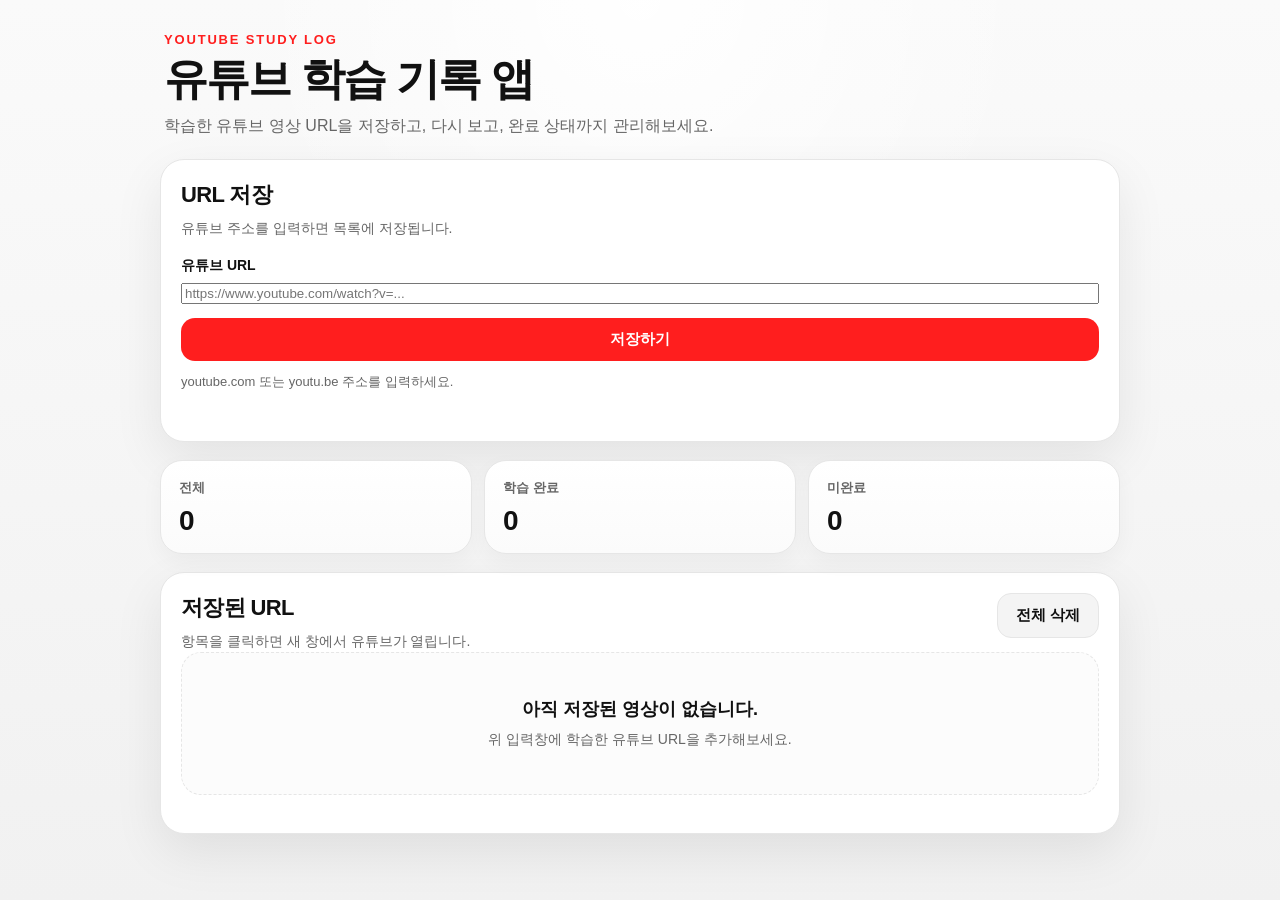
==== Day02/youtube_log/index.html @ 59c81afc "신규 등록" ====
<!DOCTYPE html>
<html lang="ko">
<head>
  <meta charset="UTF-8" />
  <meta name="viewport" content="width=device-width, initial-scale=1.0" />
  <title>유튜브 학습 기록 앱</title>
  <link rel="stylesheet" href="style.css" />
</head>
<body>
  <main class="app">
    <section class="hero">
      <p class="eyebrow">YouTube Study Log</p>
      <h1 class="title">유튜브 학습 기록 앱</h1>
      <p class="subtitle">학습한 유튜브 영상 URL을 저장하고, 다시 보고, 완료 상태까지 관리해보세요.</p>
    </section>

    <section class="panel input-panel" aria-labelledby="inputTitle">
      <div class="panel-header">
        <h2 id="inputTitle">URL 저장</h2>
        <p>유튜브 주소를 입력하면 목록에 저장됩니다.</p>
      </div>

      <form id="urlForm" class="url-form">
        <label class="field">
          <span class="field-label">유튜브 URL</span>
          <input
            id="urlInput"
            type="text"
            inputmode="url"
            placeholder="https://www.youtube.com/watch?v=..."
            autocomplete="off"
            spellcheck="false"
            required
          />
        </label>

        <button class="primary-button" type="submit">저장하기</button>
      </form>

      <p class="hint" id="helperText">youtube.com 또는 youtu.be 주소를 입력하세요.</p>
      <p class="error-message" id="errorMessage" aria-live="polite"></p>
    </section>

    <section class="stats" aria-label="기록 현황">
      <article class="stat-card">
        <span class="stat-label">전체</span>
        <strong class="stat-value" id="totalCount">0</strong>
      </article>
      <article class="stat-card">
        <span class="stat-label">학습 완료</span>
        <strong class="stat-value" id="doneCount">0</strong>
      </article>
      <article class="stat-card">
        <span class="stat-label">미완료</span>
        <strong class="stat-value" id="todoCount">0</strong>
      </article>
    </section>

    <section class="panel list-panel" aria-labelledby="listTitle">
      <div class="panel-header list-header">
        <div>
          <h2 id="listTitle">저장된 URL</h2>
          <p>항목을 클릭하면 새 창에서 유튜브가 열립니다.</p>
        </div>
        <button class="ghost-button" id="clearAllButton" type="button">전체 삭제</button>
      </div>

      <div class="empty-state" id="emptyState">
        <p class="empty-title">아직 저장된 영상이 없습니다.</p>
        <p class="empty-text">위 입력창에 학습한 유튜브 URL을 추가해보세요.</p>
      </div>

      <ul class="log-list" id="logList" aria-live="polite"></ul>
    </section>
  </main>

  <script src="script.js"></script>
</body>
</html>
---- Day02/youtube_log/style.css ----
:root {
  --bg: #f5f5f5;
  --card: #ffffff;
  --text: #111111;
  --muted: #666666;
  --border: #e6e6e6;
  --red: #ff1e1e;
  --red-dark: #d81414;
  --shadow: 0 18px 50px rgba(17, 17, 17, 0.08);
}

* {
  box-sizing: border-box;
}

body {
  margin: 0;
  min-height: 100vh;
  padding: 24px;
  font-family: Arial, Helvetica, sans-serif;
  color: var(--text);
  background:
    radial-gradient(circle at top, rgba(255, 255, 255, 0.95), transparent 36%),
    linear-gradient(180deg, #fafafa 0%, #f1f1f1 100%);
}

.app {
  width: min(100%, 960px);
  margin: 0 auto;
}

.hero {
  margin-bottom: 20px;
  padding: 8px 4px 0;
}

.eyebrow {
  margin: 0;
  color: var(--red);
  font-size: 13px;
  font-weight: 900;
  letter-spacing: 0.14em;
  text-transform: uppercase;
}

.title {
  margin: 8px 0 0;
  font-size: clamp(30px, 4vw, 44px);
  line-height: 1.1;
  letter-spacing: -0.04em;
}

.subtitle {
  margin: 10px 0 0;
  color: var(--muted);
  font-size: 16px;
  line-height: 1.6;
}

.panel {
  background: var(--card);
  border: 1px solid var(--border);
  border-radius: 24px;
  box-shadow: var(--shadow);
}

.input-panel,
.list-panel {
  padding: 20px;
}

.panel-header h2 {
  margin: 0;
  font-size: 22px;
  letter-spacing: -0.03em;
}

.panel-header p {
  margin: 8px 0 0;
  color: var(--muted);
  font-size: 14px;
  line-height: 1.5;
}

.url-form {
  display: grid;
  gap: 14px;
  margin-top: 18px;
}

.field {
  display: grid;
  gap: 8px;
}

.field-label {
  font-size: 14px;
  font-weight: 700;
  color: var(--text);
}

input[type="url"] {
  width: 100%;
  border: 1px solid var(--border);
  border-radius: 16px;
  padding: 14px 16px;
  font-size: 15px;
  outline: none;
  background: #fff;
  transition: border-color 0.2s ease, box-shadow 0.2s ease;
}

input[type="url"]:focus {
  border-color: var(--red);
  box-shadow: 0 0 0 4px rgba(255, 30, 30, 0.12);
}

.primary-button,
.ghost-button {
  border: 0;
  border-radius: 14px;
  padding: 12px 18px;
  font-size: 15px;
  font-weight: 800;
  cursor: pointer;
  transition: transform 0.15s ease, background 0.2s ease, opacity 0.2s ease;
}

.primary-button {
  background: var(--red);
  color: white;
}

.primary-button:hover {
  background: var(--red-dark);
}

.ghost-button {
  background: #f4f4f4;
  color: var(--text);
  border: 1px solid var(--border);
}

.ghost-button:hover {
  opacity: 0.92;
}

.primary-button:active,
.ghost-button:active {
  transform: translateY(1px);
}

.hint {
  margin: 12px 0 0;
  color: var(--muted);
  font-size: 13px;
}

.error-message {
  min-height: 20px;
  margin: 10px 0 0;
  color: var(--red);
  font-size: 13px;
  font-weight: 700;
}

.stats {
  display: grid;
  grid-template-columns: repeat(3, minmax(0, 1fr));
  gap: 12px;
  margin: 18px 0;
}

.stat-card {
  padding: 18px;
  border-radius: 22px;
  background: linear-gradient(180deg, #ffffff 0%, #fbfbfb 100%);
  border: 1px solid var(--border);
  box-shadow: 0 8px 22px rgba(17, 17, 17, 0.04);
}

.stat-label {
  display: block;
  color: var(--muted);
  font-size: 13px;
  font-weight: 700;
}

.stat-value {
  display: block;
  margin-top: 10px;
  font-size: 28px;
  line-height: 1;
  letter-spacing: -0.04em;
}

.list-header {
  display: flex;
  align-items: flex-start;
  justify-content: space-between;
  gap: 16px;
}

.empty-state {
  display: grid;
  place-items: center;
  padding: 44px 20px;
  border: 1px dashed var(--border);
  border-radius: 20px;
  background: #fcfcfc;
  text-align: center;
}

.empty-title {
  margin: 0;
  font-size: 18px;
  font-weight: 900;
}

.empty-text {
  margin: 8px 0 0;
  color: var(--muted);
  font-size: 14px;
  line-height: 1.5;
}

.log-list {
  list-style: none;
  padding: 0;
  margin: 18px 0 0;
  display: grid;
  gap: 12px;
}

.log-item {
  display: grid;
  gap: 14px;
  padding: 16px;
  border-radius: 20px;
  background: #ffffff;
  border: 1px solid var(--border);
  box-shadow: 0 10px 24px rgba(17, 17, 17, 0.05);
}

.log-item.done {
  border-color: rgba(255, 30, 30, 0.28);
  background: linear-gradient(180deg, #ffffff 0%, #fff7f7 100%);
}

.log-top {
  display: flex;
  align-items: flex-start;
  justify-content: space-between;
  gap: 12px;
  flex-wrap: wrap;
}

.log-meta {
  min-width: 0;
  display: flex;
  gap: 12px;
  align-items: flex-start;
  width: 100%;
}

.thumbnail {
  width: 175px;
  height: 128px;
  border-radius: 16px;
  object-fit: cover;
  border: 1px solid var(--border);
  background: #f2f2f2;
  flex: 0 0 auto;
}

.title-block {
  min-width: 0;
  flex: 1;
  display: flex;
  flex-direction: column;
  justify-content: flex-start;
}

.log-title {
  margin: 0;
  font-size: 16px;
  font-weight: 900;
  word-break: break-all;
}

.log-link {
  color: var(--text);
  text-decoration: none;
}

.log-link:hover {
  color: var(--red-dark);
  text-decoration: underline;
}

.log-url {
  margin: 8px 0 0;
  color: var(--muted);
  font-size: 13px;
  word-break: break-all;
  order: 2;
}

.status-badge {
  margin-top: 10px;
  order: 1;
}

.status-badge {
  display: inline-flex;
  align-items: center;
  gap: 6px;
  padding: 8px 10px;
  border-radius: 999px;
  background: #f4f4f4;
  color: var(--text);
  font-size: 12px;
  font-weight: 800;
  white-space: nowrap;
}

.status-badge.active {
  background: rgba(255, 30, 30, 0.1);
  color: var(--red-dark);
}

.status-badge.done {
  background: rgba(17, 17, 17, 0.06);
  color: #111111;
}

.log-actions {
  display: flex;
  align-items: center;
  gap: 10px;
  flex-wrap: wrap;
  padding-left: 187px;
  justify-content: flex-start;
}

.log-item {
  position: relative;
}

.log-actions {
  margin-top: -2px;
}

.icon-button {
  border: 1px solid var(--border);
  background: #fff;
  color: var(--text);
  border-radius: 12px;
  padding: 10px 12px;
  font-size: 13px;
  font-weight: 800;
  cursor: pointer;
  transition: background 0.2s ease, transform 0.15s ease, border-color 0.2s ease;
}

.icon-button:hover {
  border-color: var(--red);
}

.icon-button:active {
  transform: translateY(1px);
}

.icon-button.danger {
  color: var(--red-dark);
}

.toggle-wrap {
  display: inline-flex;
  align-items: center;
  gap: 8px;
  font-size: 13px;
  font-weight: 800;
}

.toggle-wrap input {
  width: 18px;
  height: 18px;
  accent-color: var(--red);
}

@media (max-width: 720px) {
  body {
    padding: 16px;
  }

  .input-panel,
  .list-panel {
    padding: 16px;
  }

  .stats {
    grid-template-columns: 1fr;
  }

  .list-header {
    flex-direction: column;
  }

  .log-top {
    flex-direction: column;
  }

  .log-meta {
    width: 100%;
  }

  .log-actions {
    padding-left: 0;
    margin-top: 0;
  }

  .thumbnail {
    width: 150px;
    height: 110px;
  }
}

@media (max-width: 520px) {
  .log-meta {
    flex-direction: column;
  }

  .thumbnail {
    width: 100%;
    height: 190px;
  }

  .log-actions {
    padding-left: 0;
  }
}
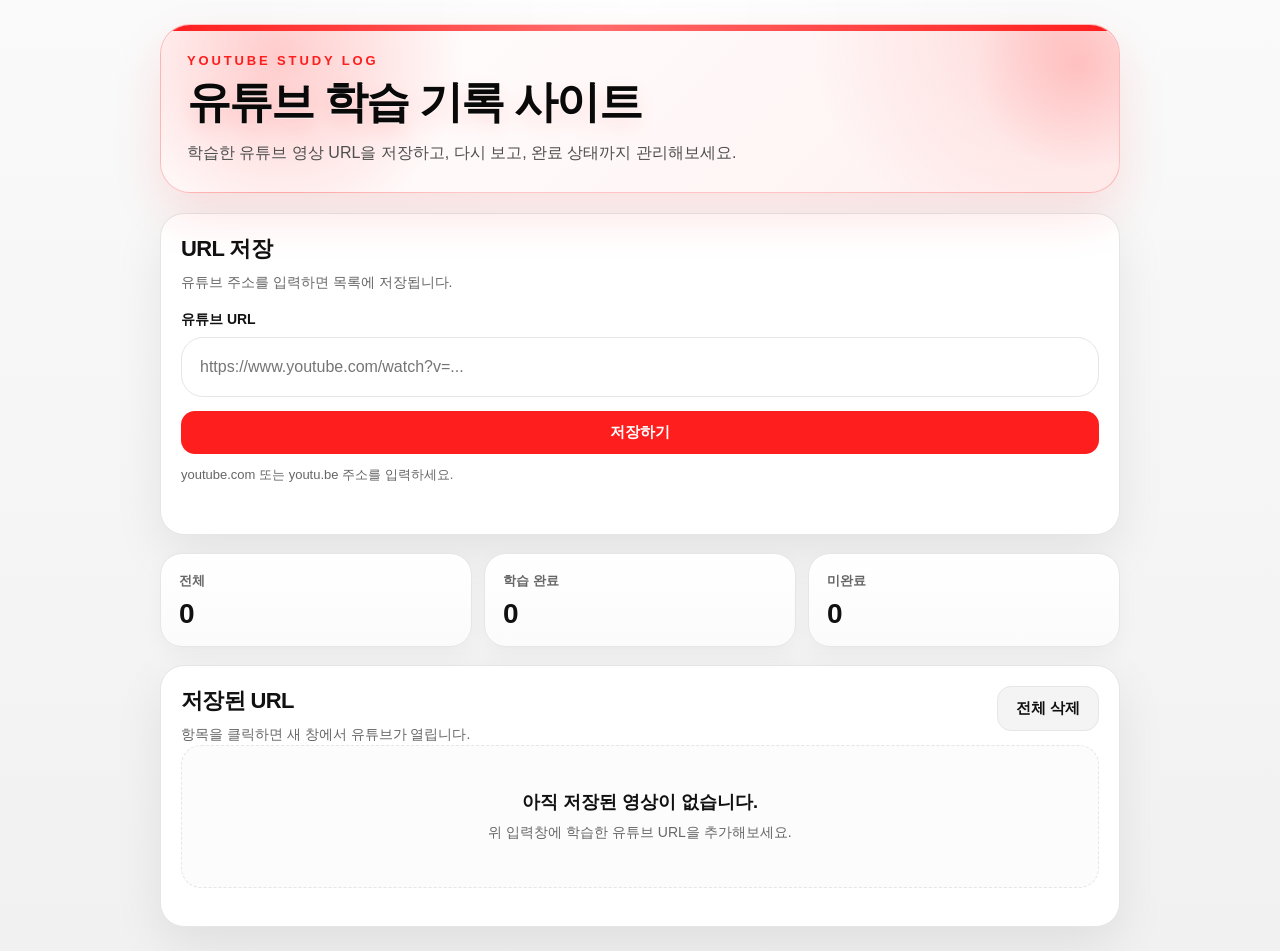
==== commit 96ba67ce: "디자인 변경" ====
--- a/Day02/youtube_log/index.html
+++ b/Day02/youtube_log/index.html
@@ -3,14 +3,16 @@
 <head>
   <meta charset="UTF-8" />
   <meta name="viewport" content="width=device-width, initial-scale=1.0" />
-  <title>유튜브 학습 기록 앱</title>
+  <title>유튜브 학습 기록 사이트</title>
+  <link rel="icon" href="favicon.ico" sizes="any" />
+  <link rel="icon" type="image/png" href="favicon.png" />
   <link rel="stylesheet" href="style.css" />
 </head>
 <body>
   <main class="app">
     <section class="hero">
       <p class="eyebrow">YouTube Study Log</p>
-      <h1 class="title">유튜브 학습 기록 앱</h1>
+      <h1 class="title">유튜브 학습 기록 사이트</h1>
       <p class="subtitle">학습한 유튜브 영상 URL을 저장하고, 다시 보고, 완료 상태까지 관리해보세요.</p>
     </section>
 
--- a/Day02/youtube_log/style.css
+++ b/Day02/youtube_log/style.css
@@ -30,8 +30,39 @@
 }
 
 .hero {
+  position: relative;
+  overflow: hidden;
   margin-bottom: 20px;
-  padding: 8px 4px 0;
+  padding: 28px 26px 26px;
+  border: 1px solid rgba(255, 30, 30, 0.24);
+  border-radius: 30px;
+  background:
+    radial-gradient(circle at 12% 18%, rgba(255, 30, 30, 0.22), transparent 22%),
+    radial-gradient(circle at 92% 0%, rgba(255, 30, 30, 0.12), transparent 26%),
+    linear-gradient(135deg, #ffffff 0%, #fff1f1 100%);
+  box-shadow:
+    0 22px 50px rgba(255, 30, 30, 0.12),
+    inset 0 1px 0 rgba(255, 255, 255, 0.9);
+}
+
+.hero::before {
+  content: "";
+  position: absolute;
+  inset: 0 0 auto;
+  height: 6px;
+  background: linear-gradient(90deg, #ff1e1e 0%, #ff6b6b 45%, #ff1e1e 100%);
+}
+
+.hero::after {
+  content: "";
+  position: absolute;
+  right: -70px;
+  top: -70px;
+  width: 220px;
+  height: 220px;
+  border-radius: 50%;
+  background: radial-gradient(circle, rgba(255, 30, 30, 0.16) 0%, rgba(255, 30, 30, 0) 68%);
+  pointer-events: none;
 }
 
 .eyebrow {
@@ -39,20 +70,23 @@
   color: var(--red);
   font-size: 13px;
   font-weight: 900;
-  letter-spacing: 0.14em;
+  letter-spacing: 0.22em;
   text-transform: uppercase;
 }
 
 .title {
-  margin: 8px 0 0;
+  margin: 10px 0 0;
   font-size: clamp(30px, 4vw, 44px);
   line-height: 1.1;
   letter-spacing: -0.04em;
+  color: #090909;
+  text-shadow: 0 1px 0 rgba(255, 255, 255, 0.7), 0 8px 20px rgba(255, 30, 30, 0.12);
 }
 
 .subtitle {
-  margin: 10px 0 0;
-  color: var(--muted);
+  max-width: 760px;
+  margin: 14px 0 0;
+  color: #4f4f4f;
   font-size: 16px;
   line-height: 1.6;
 }
@@ -99,18 +133,19 @@
   color: var(--text);
 }
 
-input[type="url"] {
+#urlInput {
   width: 100%;
   border: 1px solid var(--border);
-  border-radius: 16px;
-  padding: 14px 16px;
-  font-size: 15px;
+  border-radius: 22px;
+  padding: 0 18px;
+  min-height: 60px;
+  font-size: 16px;
   outline: none;
   background: #fff;
   transition: border-color 0.2s ease, box-shadow 0.2s ease;
 }
 
-input[type="url"]:focus {
+#urlInput:focus {
   border-color: var(--red);
   box-shadow: 0 0 0 4px rgba(255, 30, 30, 0.12);
 }
@@ -242,9 +277,14 @@
   box-shadow: 0 10px 24px rgba(17, 17, 17, 0.05);
 }
 
+.log-item.active {
+  border-color: rgba(255, 30, 30, 0.32);
+  background: linear-gradient(180deg, #fffdfd 0%, #fff1f1 100%);
+}
+
 .log-item.done {
-  border-color: rgba(255, 30, 30, 0.28);
-  background: linear-gradient(180deg, #ffffff 0%, #fff7f7 100%);
+  border-color: rgba(46, 170, 95, 0.32);
+  background: linear-gradient(180deg, #fbfffc 0%, #eefaf1 100%);
 }
 
 .log-top {
@@ -259,13 +299,13 @@
   min-width: 0;
   display: flex;
   gap: 12px;
-  align-items: flex-start;
+  align-items: stretch;
   width: 100%;
 }
 
 .thumbnail {
-  width: 175px;
-  height: 128px;
+  width: 210px;
+  height: 180px;
   border-radius: 16px;
   object-fit: cover;
   border: 1px solid var(--border);
@@ -279,6 +319,7 @@
   display: flex;
   flex-direction: column;
   justify-content: flex-start;
+  min-height: 180px;
 }
 
 .log-title {
@@ -325,30 +366,29 @@
 }
 
 .status-badge.active {
-  background: rgba(255, 30, 30, 0.1);
+  background: rgba(255, 30, 30, 0.12);
   color: var(--red-dark);
 }
 
 .status-badge.done {
-  background: rgba(17, 17, 17, 0.06);
-  color: #111111;
+  background: rgba(46, 170, 95, 0.14);
+  color: #1f7a3e;
 }
 
 .log-actions {
   display: flex;
   align-items: center;
+  justify-content: space-between;
+  gap: 12px;
+  margin-top: auto;
+  padding-top: 16px;
+}
+
+.log-actions-left {
+  display: flex;
+  align-items: center;
   gap: 10px;
-  flex-wrap: wrap;
-  padding-left: 187px;
-  justify-content: flex-start;
-}
-
-.log-item {
-  position: relative;
-}
-
-.log-actions {
-  margin-top: -2px;
+  min-width: 0;
 }
 
 .icon-button {
@@ -381,6 +421,7 @@
   gap: 8px;
   font-size: 13px;
   font-weight: 800;
+  white-space: nowrap;
 }
 
 .toggle-wrap input {
@@ -389,11 +430,20 @@
   accent-color: var(--red);
 }
 
+.log-item.done .toggle-wrap input {
+  accent-color: #2eaa5f;
+}
+
 @media (max-width: 720px) {
   body {
     padding: 16px;
   }
 
+  .hero {
+    padding: 20px 18px 18px;
+    border-radius: 24px;
+  }
+
   .input-panel,
   .list-panel {
     padding: 16px;
@@ -415,14 +465,28 @@
     width: 100%;
   }
 
+  .title-block {
+    min-height: auto;
+  }
+
   .log-actions {
-    padding-left: 0;
     margin-top: 0;
+    padding-top: 14px;
+    align-items: flex-start;
+    flex-direction: column;
+  }
+
+  .log-actions-left {
+    width: 100%;
+  }
+
+  .icon-button.danger {
+    margin-left: auto;
   }
 
   .thumbnail {
-    width: 150px;
-    height: 110px;
+    width: 180px;
+    height: 150px;
   }
 }
 
@@ -433,10 +497,20 @@
 
   .thumbnail {
     width: 100%;
-    height: 190px;
+    height: 210px;
   }
 
   .log-actions {
-    padding-left: 0;
-  }
-}
+    padding-top: 14px;
+    align-items: flex-start;
+    flex-direction: column;
+  }
+
+  .log-actions-left {
+    width: 100%;
+  }
+
+  .icon-button.danger {
+    margin-left: auto;
+  }
+}
